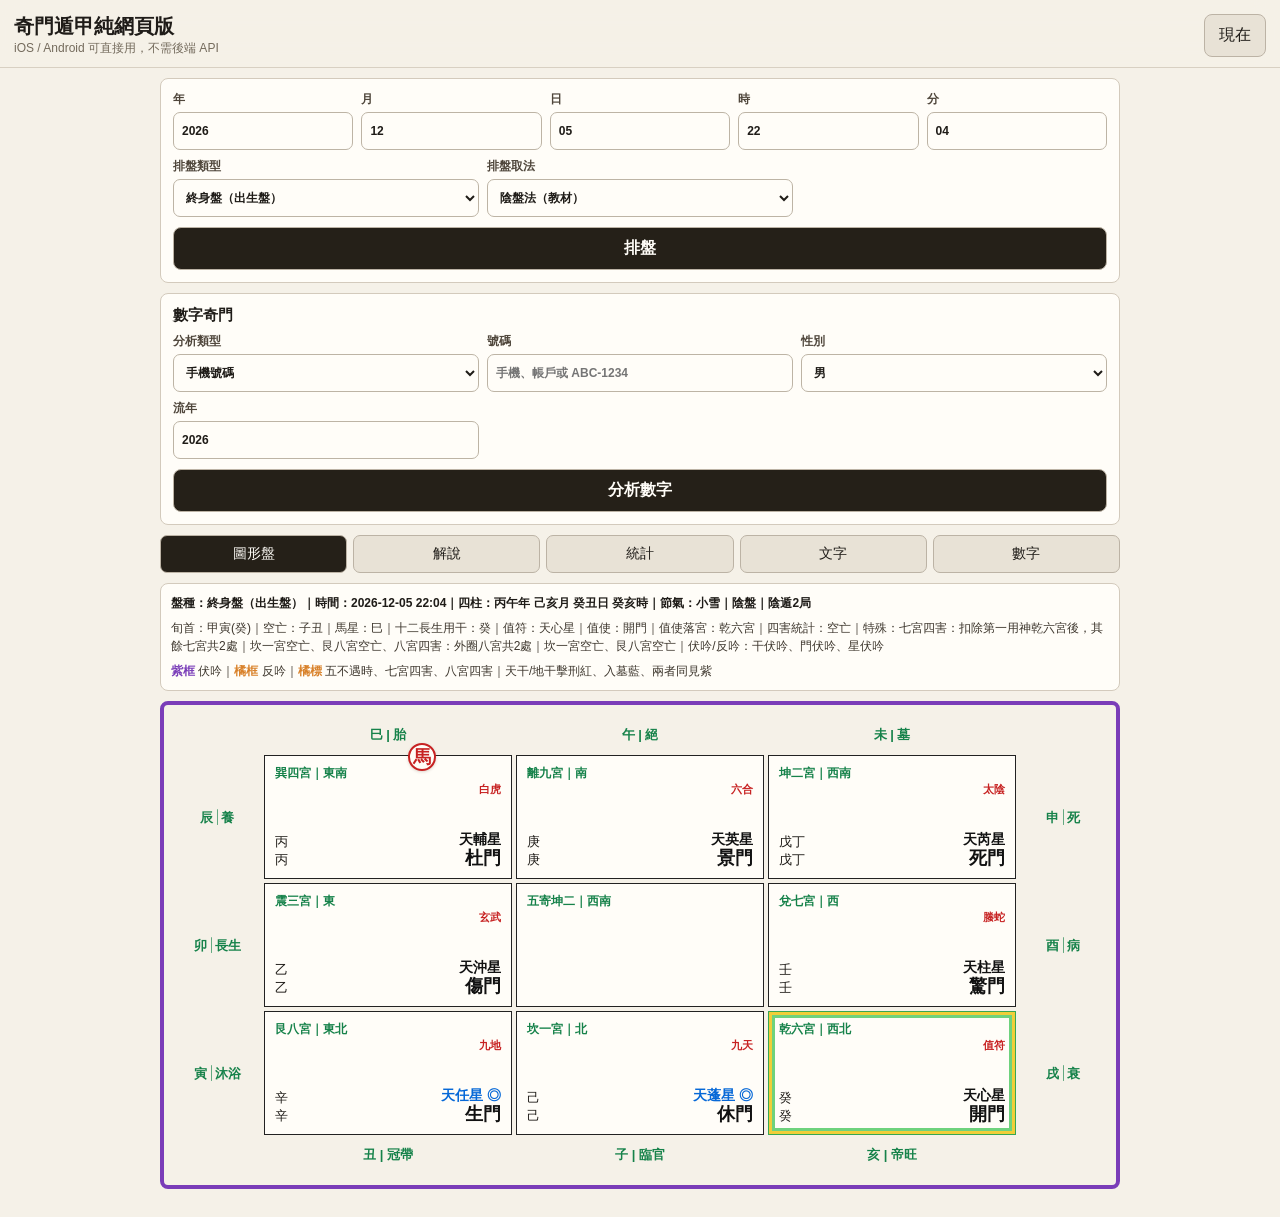
==== index.html @ 29a01a59 "Add Qimen five-not-meet and harm density markers" ====
<!doctype html>
<html lang="zh-Hant">
<head>
  <meta charset="utf-8">
  <meta name="viewport" content="width=device-width, initial-scale=1, viewport-fit=cover">
  <meta name="theme-color" content="#f5f1e8">
  <meta name="apple-mobile-web-app-capable" content="yes">
  <meta name="apple-mobile-web-app-title" content="奇門靜態版">
  <meta name="apple-mobile-web-app-status-bar-style" content="default">
  <title>奇門遁甲純網頁版</title>
  <link rel="manifest" href="./manifest.webmanifest">
  <link rel="icon" href="./icon.svg" type="image/svg+xml">
  <link rel="apple-touch-icon" href="./icon.svg">
  <link rel="stylesheet" href="./styles.css?v=16">
</head>
<body>
  <header class="app-header">
    <div>
      <h1>奇門遁甲純網頁版</h1>
      <p>iOS / Android 可直接用，不需後端 API</p>
    </div>
    <button id="nowBtn" type="button">現在</button>
  </header>

  <main>
    <section class="panel controls">
      <div class="form-grid">
        <label>年<input id="year" inputmode="numeric"></label>
        <label>月<input id="month" inputmode="numeric"></label>
        <label>日<input id="day" inputmode="numeric"></label>
        <label>時<input id="hour" inputmode="numeric"></label>
        <label>分<input id="minute" inputmode="numeric"></label>
      </div>
      <div class="form-stack">
        <label>排盤類型
          <select id="chartType">
            <option>終身盤（出生盤）</option>
            <option>時盤（預測盤）</option>
            <option>刻盤</option>
          </select>
        </label>
        <label>排盤取法
          <select id="yuanMethod">
            <option value="yinpan">陰盤法（教材）</option>
            <option value="branch">日支三元</option>
            <option value="fixed5">節氣五日</option>
          </select>
        </label>
      </div>
      <div id="queryConditions" class="segmented-row">
        <label>人在
          <select id="presence">
            <option>人在現場</option>
            <option>人不在現場</option>
          </select>
        </label>
        <label>問事者
          <select id="askerGender">
            <option>男問</option>
            <option>女問</option>
          </select>
        </label>
        <label>預測師
          <select id="divinerGender">
            <option>男預測師</option>
            <option>女預測師</option>
          </select>
        </label>
      </div>
      <button id="chartBtn" class="primary" type="button">排盤</button>
    </section>

    <section class="panel controls plate-controls">
      <div class="section-title">數字奇門</div>
      <div class="form-stack plate-stack">
        <label>分析類型
          <select id="numberKind">
            <option>手機號碼</option>
            <option>銀行帳戶</option>
            <option>車牌</option>
          </select>
        </label>
        <label>號碼
          <input id="numberInput" autocomplete="off" autocapitalize="characters" placeholder="手機、帳戶或 ABC-1234">
        </label>
        <label>性別
          <select id="numberGender">
            <option>男</option>
            <option>女</option>
          </select>
        </label>
        <label>流年
          <input id="numberYear" inputmode="numeric">
        </label>
      </div>
      <button id="numberBtn" class="primary" type="button">分析數字</button>
    </section>

    <nav class="tabs" aria-label="結果切換">
      <button class="tab active" data-tab="chart">圖形盤</button>
      <button class="tab" data-tab="explain">解說</button>
      <button class="tab" data-tab="issues">統計</button>
      <button class="tab" data-tab="text">文字</button>
      <button class="tab" data-tab="number">數字</button>
    </nav>

    <section id="chart" class="tab-panel active">
      <div class="meta-card">
        <strong id="headerText">尚未排盤</strong>
        <span id="summaryText"></span>
        <span class="legend-line"><b class="legend-fuyin">紫框</b> 伏吟｜<b class="legend-reverse">橘框</b> 反吟｜<b class="legend-reverse">橘標</b> 五不遇時、七宮四害、八宮四害｜天干/地干擊刑紅、入墓藍、兩者同見紫</span>
      </div>
      <div class="chart-scroll">
        <div id="qimenGrid" class="qimen-grid"></div>
      </div>
    </section>

    <section id="explain" class="tab-panel">
      <pre id="explainText" class="text-card"></pre>
    </section>

    <section id="issues" class="tab-panel">
      <pre id="issueText" class="text-card"></pre>
    </section>

    <section id="text" class="tab-panel">
      <pre id="textChart" class="text-card"></pre>
    </section>

    <section id="number" class="tab-panel">
      <div id="numberCards" class="number-cards"></div>
      <pre id="numberText" class="text-card"></pre>
    </section>
  </main>

  <script src="./lunar.js?v=16"></script>
  <script src="./qimen_static_core.js?v=16"></script>
  <script src="./number_core.js?v=16"></script>
  <script src="./qimen_static_app.js?v=16"></script>
</body>
</html>
---- styles.css ----
:root {
  color-scheme: light;
  --bg: #f5f1e8;
  --paper: #fffdf8;
  --ink: #1f1c18;
  --muted: #746b5c;
  --line: #222;
  --green: #16824a;
  --red: #c72222;
  --blue: #0668d7;
  --purple: #7a3db8;
  --orange: #d9822b;
  --yellow: #ffe070;
  --soft-green: #b9edb0;
}

* { box-sizing: border-box; }

html {
  -webkit-text-size-adjust: 100%;
  text-size-adjust: 100%;
}

body {
  margin: 0;
  background: var(--bg);
  color: var(--ink);
  font-family: -apple-system, BlinkMacSystemFont, "Microsoft JhengHei UI", "PingFang TC", "Noto Sans TC", sans-serif;
}

.app-header {
  position: sticky;
  top: 0;
  z-index: 20;
  display: flex;
  align-items: center;
  justify-content: space-between;
  gap: 12px;
  padding: 14px 14px 10px;
  background: rgba(245, 241, 232, 0.96);
  border-bottom: 1px solid #d8d0c2;
  backdrop-filter: blur(12px);
}

h1 {
  margin: 0;
  font-size: 20px;
  line-height: 1.2;
}

p {
  margin: 2px 0 0;
  color: var(--muted);
  font-size: 12px;
}

main {
  width: min(100%, 980px);
  margin: 0 auto;
  padding: 10px 10px 28px;
}

button, input, select {
  font: inherit;
}

button {
  border: 1px solid #bcb3a5;
  background: #e8e2d6;
  color: var(--ink);
  border-radius: 8px;
  padding: 10px 14px;
}

.primary {
  width: 100%;
  margin-top: 10px;
  background: #252018;
  color: #fffdf8;
  font-weight: 700;
}

.panel, .meta-card, .text-card {
  background: var(--paper);
  border: 1px solid #d3cabc;
  border-radius: 8px;
}

.controls {
  padding: 12px;
}

.plate-controls {
  margin-top: 10px;
}

.section-title {
  margin-bottom: 8px;
  font-size: 15px;
  font-weight: 900;
}

.form-grid {
  display: grid;
  grid-template-columns: repeat(5, 1fr);
  gap: 8px;
}

.form-grid.compact {
  grid-template-columns: 1fr 1fr;
  margin-top: 8px;
}

.form-stack {
  display: grid;
  gap: 8px;
  margin-top: 8px;
}

.segmented-row {
  display: grid;
  grid-template-columns: repeat(3, 1fr);
  gap: 8px;
  margin-top: 8px;
}

.plate-stack {
  margin-top: 0;
}

label {
  display: grid;
  gap: 4px;
  color: #4f463b;
  font-size: 12px;
  font-weight: 700;
}

input, select {
  width: 100%;
  min-height: 38px;
  border: 1px solid #bdb4a5;
  border-radius: 7px;
  background: #fffdf8;
  padding: 6px 8px;
  color: var(--ink);
}

.tabs {
  position: sticky;
  top: 61px;
  z-index: 19;
  display: grid;
  grid-template-columns: repeat(5, 1fr);
  gap: 6px;
  padding: 10px 0;
  background: var(--bg);
}

.tab {
  padding: 9px 4px;
  border-radius: 7px;
  font-size: 14px;
}

.tab.active {
  background: #252018;
  color: #fffdf8;
}

.tab-panel {
  display: none;
}

.tab-panel.active {
  display: block;
}

.meta-card {
  display: grid;
  gap: 6px;
  padding: 10px;
  font-size: 12px;
  line-height: 1.55;
}

.meta-card span {
  color: #3d362d;
}

.legend-line {
  font-size: 12px;
}

.legend-fuyin {
  color: var(--purple);
}

.legend-reverse {
  color: var(--orange);
}

.chart-scroll {
  overflow-x: auto;
  -webkit-overflow-scrolling: touch;
  padding: 14px 10px;
  margin-top: 10px;
  border: 4px solid transparent;
  border-radius: 8px;
}

.chart-scroll.chart-resonance-fuyin {
  border-color: var(--purple);
}

.chart-scroll.chart-resonance-reverse {
  border-color: var(--orange);
}

.qimen-grid {
  display: grid;
  position: relative;
  grid-template-columns: 50px repeat(3, 132px) 50px;
  grid-template-rows: 34px repeat(3, 136px) 34px;
  gap: 4px;
  width: max-content;
  min-width: 0;
}

.chart-resonance-badge {
  align-self: start;
  justify-self: center;
  z-index: 4;
  transform: translateY(-2px);
  background: var(--paper);
  color: var(--purple);
  border: 1px solid currentColor;
  border-radius: 6px;
  padding: 2px 8px;
  font-size: 12px;
  font-weight: 900;
  pointer-events: none;
}

.chart-resonance-reverse .chart-resonance-badge {
  color: var(--orange);
}

.outer-label {
  display: flex;
  align-items: center;
  justify-content: center;
  color: var(--green);
  font-size: 13px;
  font-weight: 800;
  text-align: center;
  white-space: nowrap;
  line-height: 1.15;
  overflow: visible;
}

.outer-left,
.outer-right {
  flex-direction: column;
  gap: 3px;
  white-space: normal;
  justify-self: center;
  align-self: center;
  width: 44px;
  min-height: 52px;
  padding: 2px 0;
}

.outer-branch,
.outer-stage {
  display: block;
  width: 100%;
  text-align: center;
  line-height: 1.05;
}

.outer-separator {
  display: block;
  width: 24px;
  height: 2px;
  border-radius: 999px;
  background: currentColor;
  opacity: 0.65;
}

.outer-top,
.outer-bottom {
  min-width: 0;
}

.horse-badge {
  z-index: 5;
  align-self: center;
  justify-self: center;
  display: flex;
  width: 28px;
  height: 28px;
  align-items: center;
  justify-content: center;
  border: 2px solid var(--red);
  border-radius: 999px;
  background: #fffdf8;
  color: var(--red);
  font-size: 18px;
  font-weight: 900;
  line-height: 1;
  pointer-events: none;
  box-shadow: 0 1px 3px rgba(70, 40, 20, 0.18);
}

.horse-top {
  transform: translate(34px, 22px);
}

.horse-right {
  transform: translate(14px, -34px);
}

.horse-bottom {
  transform: translate(-34px, -22px);
}

.horse-left {
  transform: translate(-14px, 34px);
}

.palace {
  position: relative;
  overflow: hidden;
  min-width: 0;
  background: var(--paper);
  border: 1px solid var(--line);
  padding: 8px;
  display: grid;
  grid-template-areas:
    "title title"
    "god god"
    "stems signs";
  grid-template-columns: minmax(0, 1fr) minmax(54px, auto);
  grid-template-rows: auto auto 1fr;
  gap: 2px 4px;
}

.palace.marker-first {
  border-color: #d4b000;
  box-shadow: inset 0 0 0 3px #f0ce39;
}

.palace.marker-second {
  border-color: #36a752;
  box-shadow: inset 0 0 0 3px #6ed27d;
}

.palace.marker-first.marker-second {
  border-color: #36a752;
  box-shadow: inset 0 0 0 3px #f0ce39, inset 0 0 0 6px #6ed27d;
}


.palace-title {
  grid-area: title;
  color: var(--green);
  font-size: 12px;
  font-weight: 800;
  line-height: 1.25;
  min-width: 0;
  overflow-wrap: anywhere;
}

.special-flag {
  display: inline-block;
  margin-left: 4px;
  padding: 1px 4px;
  border-radius: 4px;
  background: #fff0d5;
  color: var(--orange);
  font-size: 10px;
  font-weight: 900;
  line-height: 1.2;
}

.god {
  grid-area: god;
  color: var(--red);
  font-size: 11px;
  font-weight: 800;
  line-height: 1.25;
  min-width: 0;
  text-align: right;
  overflow-wrap: anywhere;
}

.stems {
  grid-area: stems;
  display: grid;
  align-self: end;
  gap: 2px;
  font-size: 13px;
  line-height: 1.25;
  min-width: 0;
  overflow-wrap: anywhere;
}

.right-signs {
  grid-area: signs;
  align-self: end;
  min-width: 0;
  text-align: right;
  overflow-wrap: anywhere;
}

.star {
  color: #111;
  font-size: 13px;
  font-weight: 800;
  line-height: 1.2;
}

.door {
  color: #111;
  font-size: 17px;
  font-weight: 900;
  line-height: 1.15;
}

.marker {
  grid-area: marker;
  align-self: center;
  justify-self: center;
  max-width: 100%;
  padding: 3px 6px;
  background: var(--yellow);
  color: #19150f;
  font-size: 11px;
  font-weight: 800;
  line-height: 1.15;
  text-align: center;
  white-space: normal;
}

.marker.second {
  background: var(--soft-green);
}

.issue-strike { color: var(--red); font-weight: 800; }
.issue-tomb { color: var(--blue); font-weight: 800; }
.issue-both { color: var(--purple); font-weight: 800; }
.issue-empty { color: var(--blue); font-weight: 800; }

.text-card {
  width: 100%;
  min-height: 280px;
  margin: 0;
  padding: 12px;
  overflow: auto;
  white-space: pre-wrap;
  word-break: break-word;
  font-size: 14px;
  line-height: 1.65;
}

.number-cards {
  display: grid;
  gap: 10px;
  margin-bottom: 10px;
}

.number-card {
  background: var(--paper);
  border: 1px solid #241f18;
  border-radius: 8px;
  padding: 12px;
}

.number-card strong {
  display: block;
  color: var(--green);
  margin-bottom: 8px;
}

.number-card .row {
  display: flex;
  justify-content: space-between;
  gap: 10px;
  padding: 3px 0;
  border-bottom: 1px dashed #ddd2c1;
  font-size: 14px;
}

.number-card .row:last-child {
  border-bottom: 0;
}

@media (min-width: 760px) {
  .form-stack {
    grid-template-columns: repeat(3, 1fr);
  }

  .number-cards {
    grid-template-columns: repeat(2, 1fr);
  }

  .qimen-grid {
    grid-template-columns: 86px repeat(3, minmax(180px, 1fr)) 86px;
    grid-template-rows: 32px repeat(3, 124px) 32px;
    width: auto;
  }

  .outer-left,
  .outer-right {
    flex-direction: row;
    white-space: nowrap;
    width: auto;
    min-height: 0;
    transform: none;
  }

  .outer-separator {
    width: 2px;
    height: 16px;
  }

  .palace {
    padding: 10px;
    grid-template-columns: minmax(0, 1fr) minmax(72px, auto);
  }

  .star {
    font-size: 14px;
  }

  .door {
    font-size: 18px;
  }

  .marker {
    font-size: 12px;
    white-space: nowrap;
  }
}
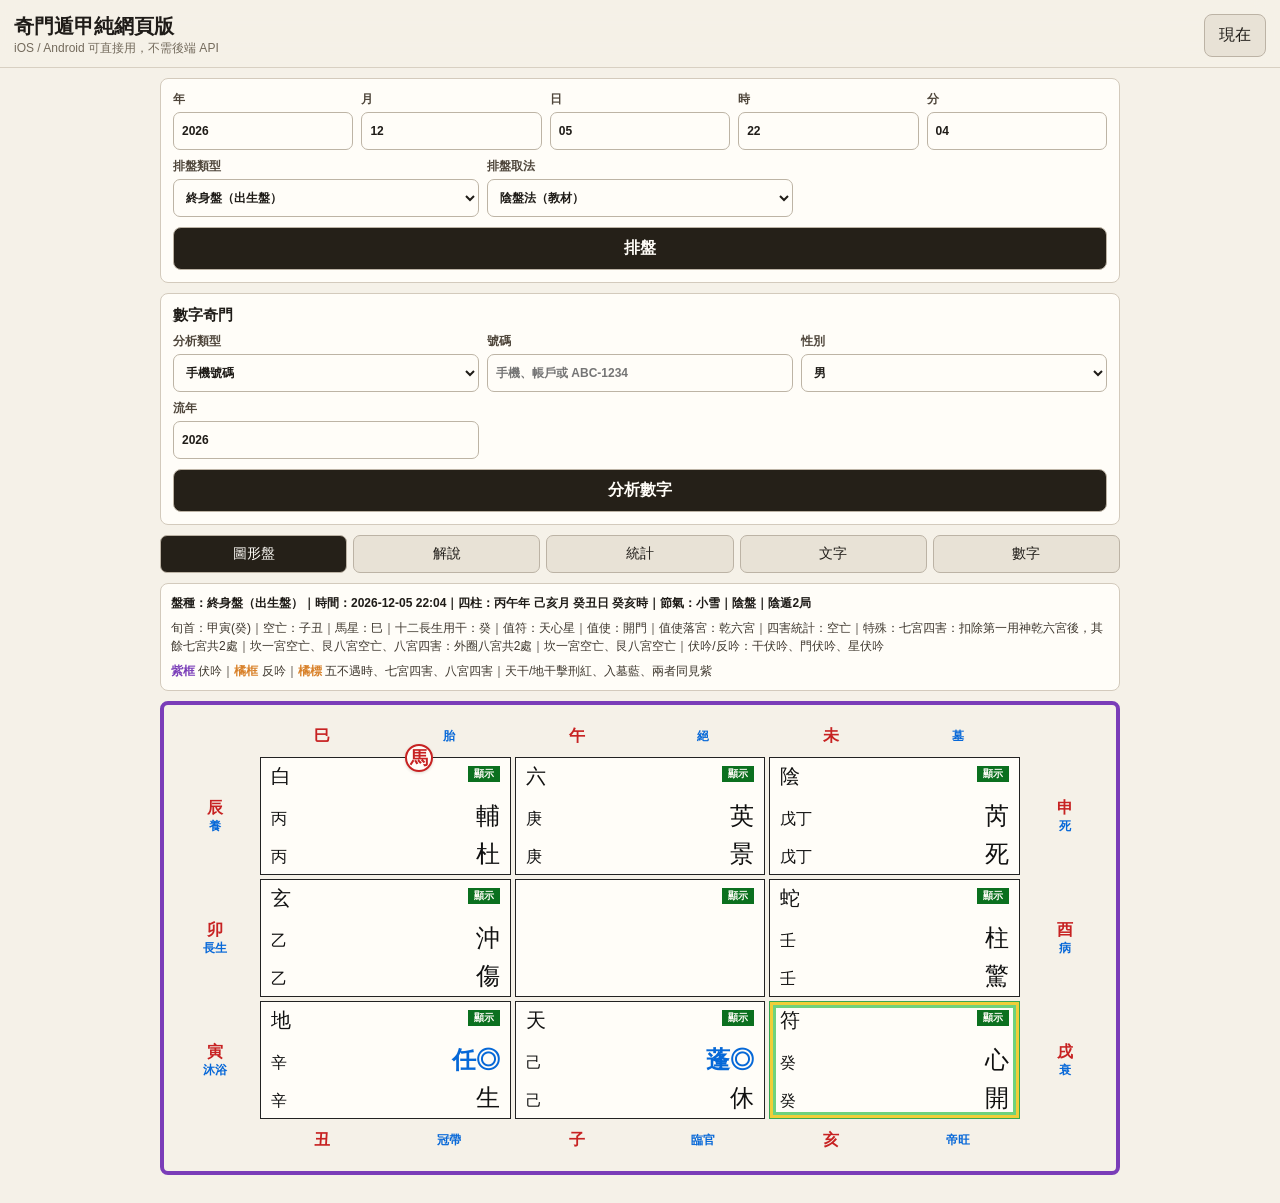
==== commit 71b2552b: "Match chart layout to teaching reference" ====
--- a/index.html
+++ b/index.html
@@ -11,7 +11,7 @@
   <link rel="manifest" href="./manifest.webmanifest">
   <link rel="icon" href="./icon.svg" type="image/svg+xml">
   <link rel="apple-touch-icon" href="./icon.svg">
-  <link rel="stylesheet" href="./styles.css?v=16">
+  <link rel="stylesheet" href="./styles.css?v=17">
 </head>
 <body>
   <header class="app-header">
@@ -133,9 +133,9 @@
     </section>
   </main>
 
-  <script src="./lunar.js?v=16"></script>
-  <script src="./qimen_static_core.js?v=16"></script>
-  <script src="./number_core.js?v=16"></script>
-  <script src="./qimen_static_app.js?v=16"></script>
+  <script src="./lunar.js?v=17"></script>
+  <script src="./qimen_static_core.js?v=17"></script>
+  <script src="./number_core.js?v=17"></script>
+  <script src="./qimen_static_app.js?v=17"></script>
 </body>
 </html>
--- a/styles.css
+++ b/styles.css
@@ -220,10 +220,10 @@
 .qimen-grid {
   display: grid;
   position: relative;
-  grid-template-columns: 50px repeat(3, 132px) 50px;
-  grid-template-rows: 34px repeat(3, 136px) 34px;
+  grid-template-columns: 42px repeat(3, minmax(0, 1fr)) 42px;
+  grid-template-rows: 32px repeat(3, 104px) 32px;
   gap: 4px;
-  width: max-content;
+  width: 100%;
   min-width: 0;
 }
 
@@ -257,17 +257,18 @@
   white-space: nowrap;
   line-height: 1.15;
   overflow: visible;
+  gap: 3px;
 }
 
 .outer-left,
 .outer-right {
   flex-direction: column;
-  gap: 3px;
+  gap: 4px;
   white-space: normal;
   justify-self: center;
   align-self: center;
-  width: 44px;
-  min-height: 52px;
+  width: 38px;
+  min-height: 58px;
   padding: 2px 0;
 }
 
@@ -277,6 +278,18 @@
   width: 100%;
   text-align: center;
   line-height: 1.05;
+}
+
+.outer-branch {
+  color: var(--red);
+  font-size: 16px;
+  font-weight: 900;
+}
+
+.outer-stage {
+  color: #0768d8;
+  font-size: 12px;
+  font-weight: 900;
 }
 
 .outer-separator {
@@ -335,15 +348,15 @@
   min-width: 0;
   background: var(--paper);
   border: 1px solid var(--line);
-  padding: 8px;
+  padding: 6px 7px;
   display: grid;
   grid-template-areas:
-    "title title"
-    "god god"
-    "stems signs";
-  grid-template-columns: minmax(0, 1fr) minmax(54px, auto);
-  grid-template-rows: auto auto 1fr;
-  gap: 2px 4px;
+    "god badge badge"
+    "heaven spacer star"
+    "earth special door";
+  grid-template-columns: 30px minmax(0, 1fr) 38px;
+  grid-template-rows: 24px 1fr 1fr;
+  gap: 0 4px;
 }
 
 .palace.marker-first {
@@ -361,16 +374,6 @@
   box-shadow: inset 0 0 0 3px #f0ce39, inset 0 0 0 6px #6ed27d;
 }
 
-
-.palace-title {
-  grid-area: title;
-  color: var(--green);
-  font-size: 12px;
-  font-weight: 800;
-  line-height: 1.25;
-  min-width: 0;
-  overflow-wrap: anywhere;
-}
 
 .special-flag {
   display: inline-block;
@@ -386,46 +389,70 @@
 
 .god {
   grid-area: god;
-  color: var(--red);
-  font-size: 11px;
+  color: #111;
+  font-size: 20px;
+  font-weight: 500;
+  line-height: 1;
+  min-width: 0;
+  text-align: left;
+  overflow-wrap: anywhere;
+}
+
+.palace-show {
+  grid-area: badge;
+  justify-self: end;
+  align-self: start;
+  padding: 2px 6px;
+  background: #0b701f;
+  color: #fffdf8;
+  font-size: 10px;
   font-weight: 800;
-  line-height: 1.25;
-  min-width: 0;
-  text-align: right;
-  overflow-wrap: anywhere;
-}
-
-.stems {
-  grid-area: stems;
-  display: grid;
+  line-height: 1.2;
+}
+
+.stem-line {
   align-self: end;
-  gap: 2px;
-  font-size: 13px;
-  line-height: 1.25;
+  color: #111;
+  font-size: 16px;
+  font-weight: 500;
+  line-height: 1.15;
   min-width: 0;
   overflow-wrap: anywhere;
 }
 
-.right-signs {
-  grid-area: signs;
+.heaven-stem {
+  grid-area: heaven;
+}
+
+.earth-stem {
+  grid-area: earth;
+}
+
+.palace-specials {
+  grid-area: special;
   align-self: end;
+  justify-self: start;
   min-width: 0;
-  text-align: right;
-  overflow-wrap: anywhere;
 }
 
 .star {
+  grid-area: star;
   color: #111;
-  font-size: 13px;
-  font-weight: 800;
-  line-height: 1.2;
+  align-self: end;
+  justify-self: end;
+  font-size: 21px;
+  font-weight: 500;
+  line-height: 1.05;
 }
 
 .door {
+  grid-area: door;
   color: #111;
-  font-size: 17px;
-  font-weight: 900;
-  line-height: 1.15;
+  align-self: end;
+  justify-self: end;
+  font-size: 21px;
+  font-weight: 500;
+  line-height: 1.05;
 }
 
 .marker {
@@ -506,17 +533,17 @@
   }
 
   .qimen-grid {
-    grid-template-columns: 86px repeat(3, minmax(180px, 1fr)) 86px;
-    grid-template-rows: 32px repeat(3, 124px) 32px;
+    grid-template-columns: 82px repeat(3, minmax(132px, 1fr)) 82px;
+    grid-template-rows: 34px repeat(3, 118px) 34px;
     width: auto;
   }
 
   .outer-left,
   .outer-right {
-    flex-direction: row;
-    white-space: nowrap;
-    width: auto;
-    min-height: 0;
+    flex-direction: column;
+    white-space: normal;
+    width: 64px;
+    min-height: 64px;
     transform: none;
   }
 
@@ -526,16 +553,16 @@
   }
 
   .palace {
-    padding: 10px;
-    grid-template-columns: minmax(0, 1fr) minmax(72px, auto);
+    padding: 8px 10px;
+    grid-template-columns: 44px minmax(0, 1fr) 54px;
   }
 
   .star {
-    font-size: 14px;
+    font-size: 24px;
   }
 
   .door {
-    font-size: 18px;
+    font-size: 24px;
   }
 
   .marker {
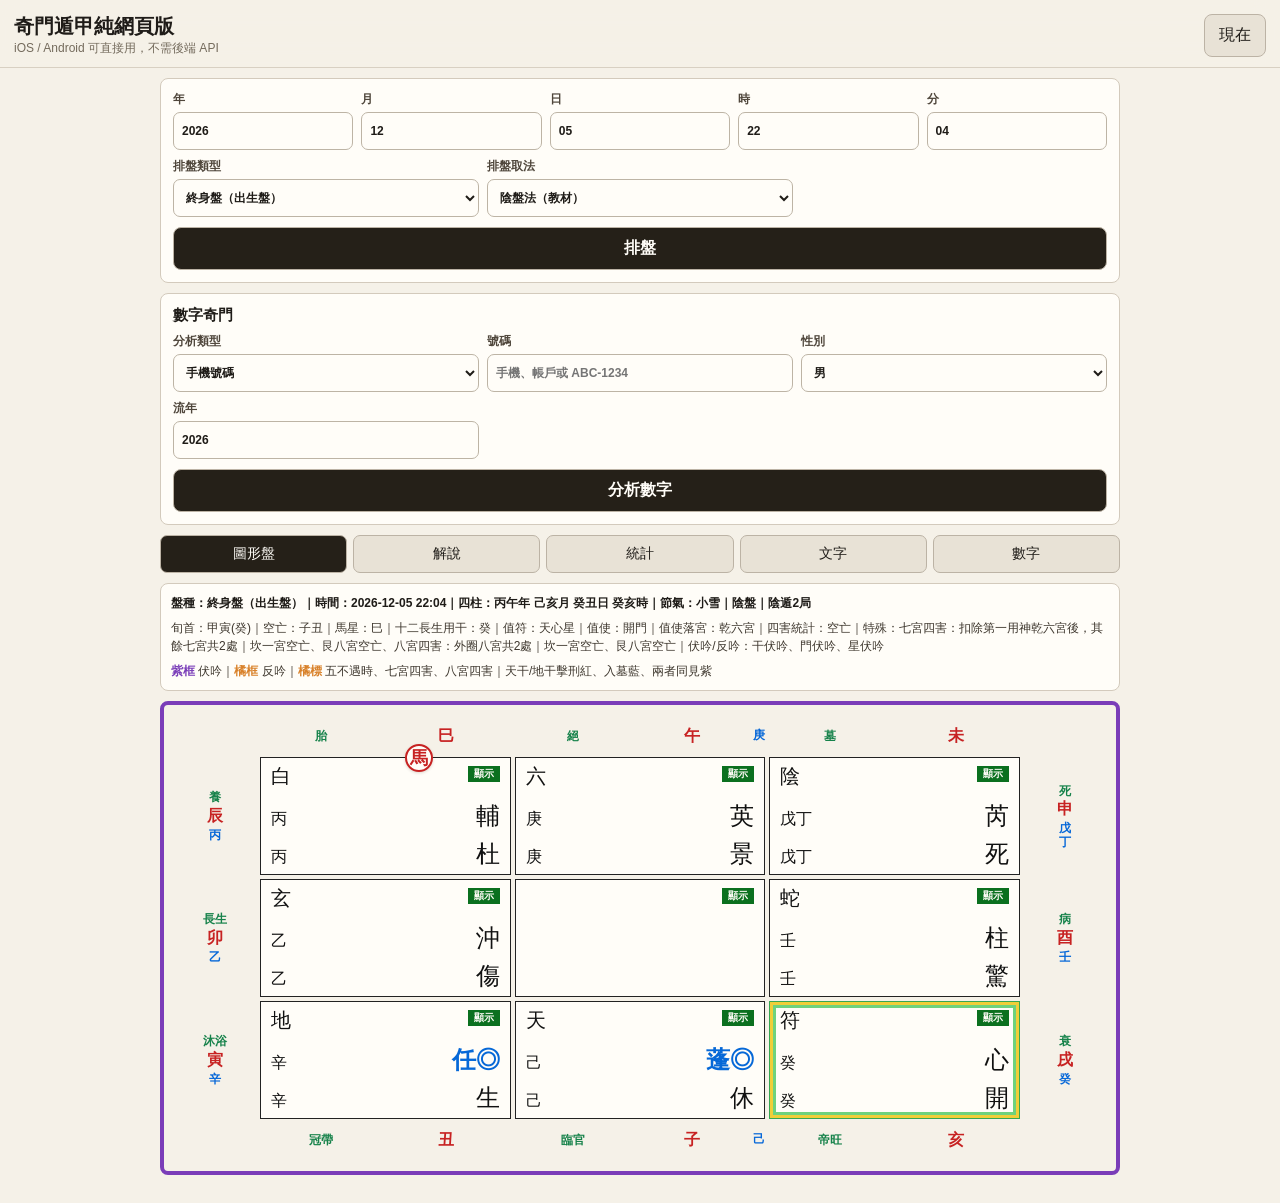
==== commit cb38810d: "Render textbook outer time stems" ====
--- a/index.html
+++ b/index.html
@@ -11,7 +11,7 @@
   <link rel="manifest" href="./manifest.webmanifest">
   <link rel="icon" href="./icon.svg" type="image/svg+xml">
   <link rel="apple-touch-icon" href="./icon.svg">
-  <link rel="stylesheet" href="./styles.css?v=17">
+  <link rel="stylesheet" href="./styles.css?v=18">
 </head>
 <body>
   <header class="app-header">
@@ -133,9 +133,9 @@
     </section>
   </main>
 
-  <script src="./lunar.js?v=17"></script>
-  <script src="./qimen_static_core.js?v=17"></script>
-  <script src="./number_core.js?v=17"></script>
-  <script src="./qimen_static_app.js?v=17"></script>
+  <script src="./lunar.js?v=18"></script>
+  <script src="./qimen_static_core.js?v=18"></script>
+  <script src="./number_core.js?v=18"></script>
+  <script src="./qimen_static_app.js?v=18"></script>
 </body>
 </html>
--- a/styles.css
+++ b/styles.css
@@ -287,9 +287,23 @@
 }
 
 .outer-stage {
+  color: var(--green);
+  font-size: 12px;
+  font-weight: 900;
+}
+
+.outer-stem {
   color: #0768d8;
   font-size: 12px;
   font-weight: 900;
+  display: inline-flex;
+  gap: 1px;
+}
+
+.outer-left .outer-stem,
+.outer-right .outer-stem {
+  flex-direction: column;
+  line-height: 1.05;
 }
 
 .outer-separator {
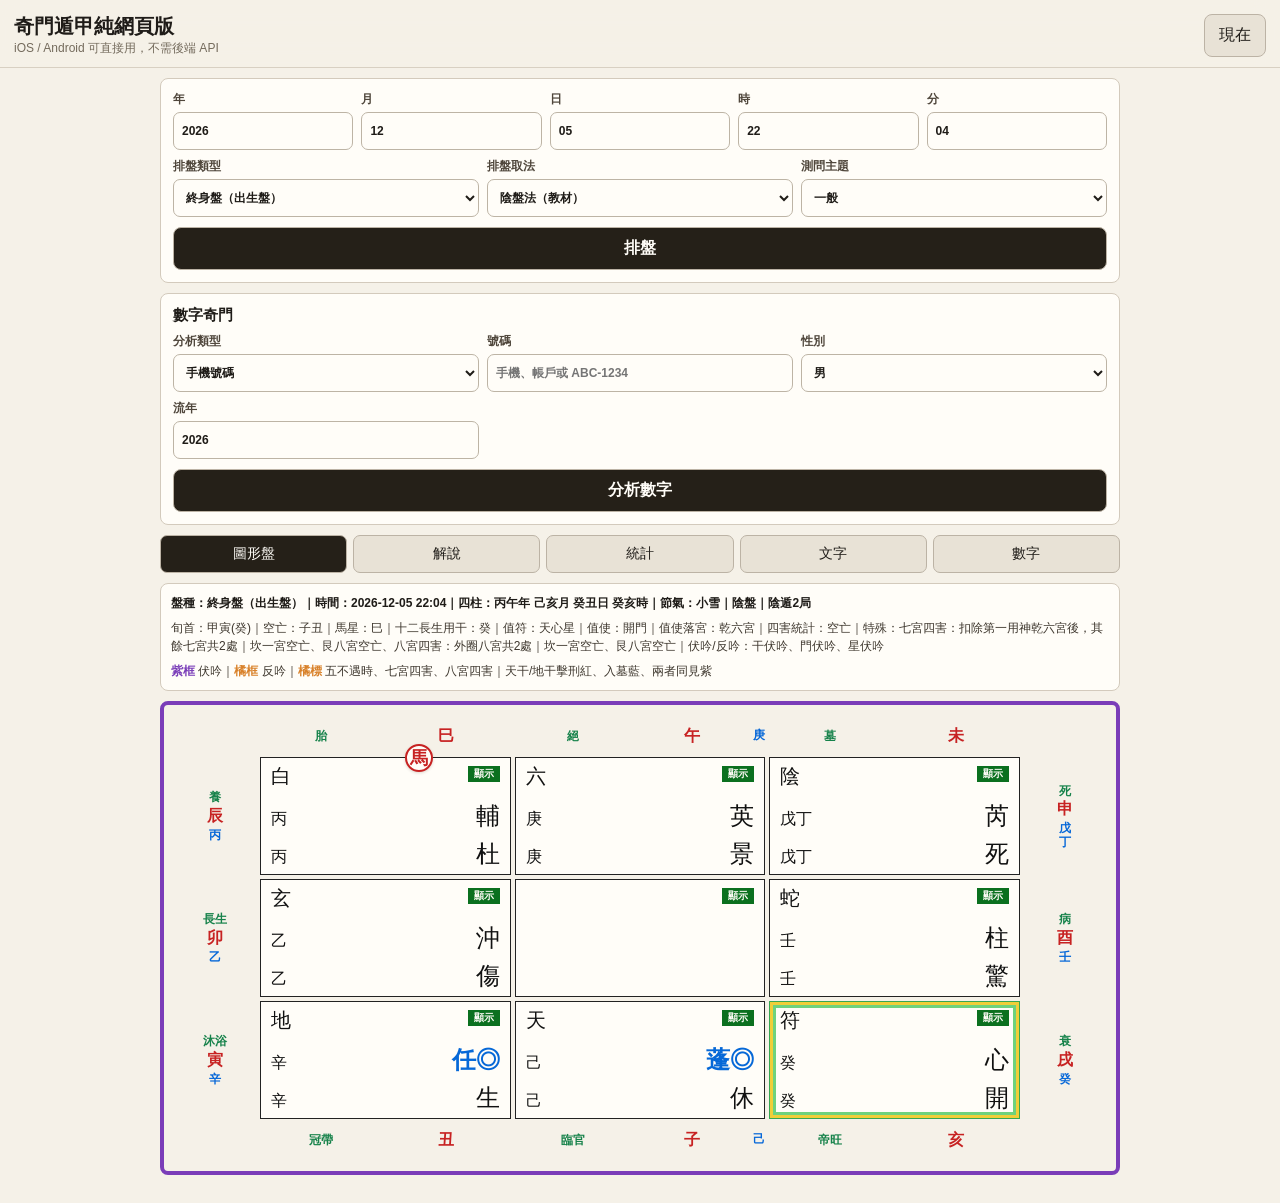
==== commit d1be974f: "Add case-style Qimen analysis" ====
--- a/index.html
+++ b/index.html
@@ -11,7 +11,7 @@
   <link rel="manifest" href="./manifest.webmanifest">
   <link rel="icon" href="./icon.svg" type="image/svg+xml">
   <link rel="apple-touch-icon" href="./icon.svg">
-  <link rel="stylesheet" href="./styles.css?v=18">
+  <link rel="stylesheet" href="./styles.css?v=19">
 </head>
 <body>
   <header class="app-header">
@@ -44,6 +44,19 @@
             <option value="yinpan">陰盤法（教材）</option>
             <option value="branch">日支三元</option>
             <option value="fixed5">節氣五日</option>
+          </select>
+        </label>
+        <label>測問主題
+          <select id="topic">
+            <option>一般</option>
+            <option>財運</option>
+            <option>投資</option>
+            <option>感情</option>
+            <option>事業</option>
+            <option>健康</option>
+            <option>失物</option>
+            <option>店面客源</option>
+            <option>合作人際</option>
           </select>
         </label>
       </div>
@@ -133,9 +146,9 @@
     </section>
   </main>
 
-  <script src="./lunar.js?v=18"></script>
-  <script src="./qimen_static_core.js?v=18"></script>
-  <script src="./number_core.js?v=18"></script>
-  <script src="./qimen_static_app.js?v=18"></script>
+  <script src="./lunar.js?v=19"></script>
+  <script src="./qimen_static_core.js?v=19"></script>
+  <script src="./number_core.js?v=19"></script>
+  <script src="./qimen_static_app.js?v=19"></script>
 </body>
 </html>
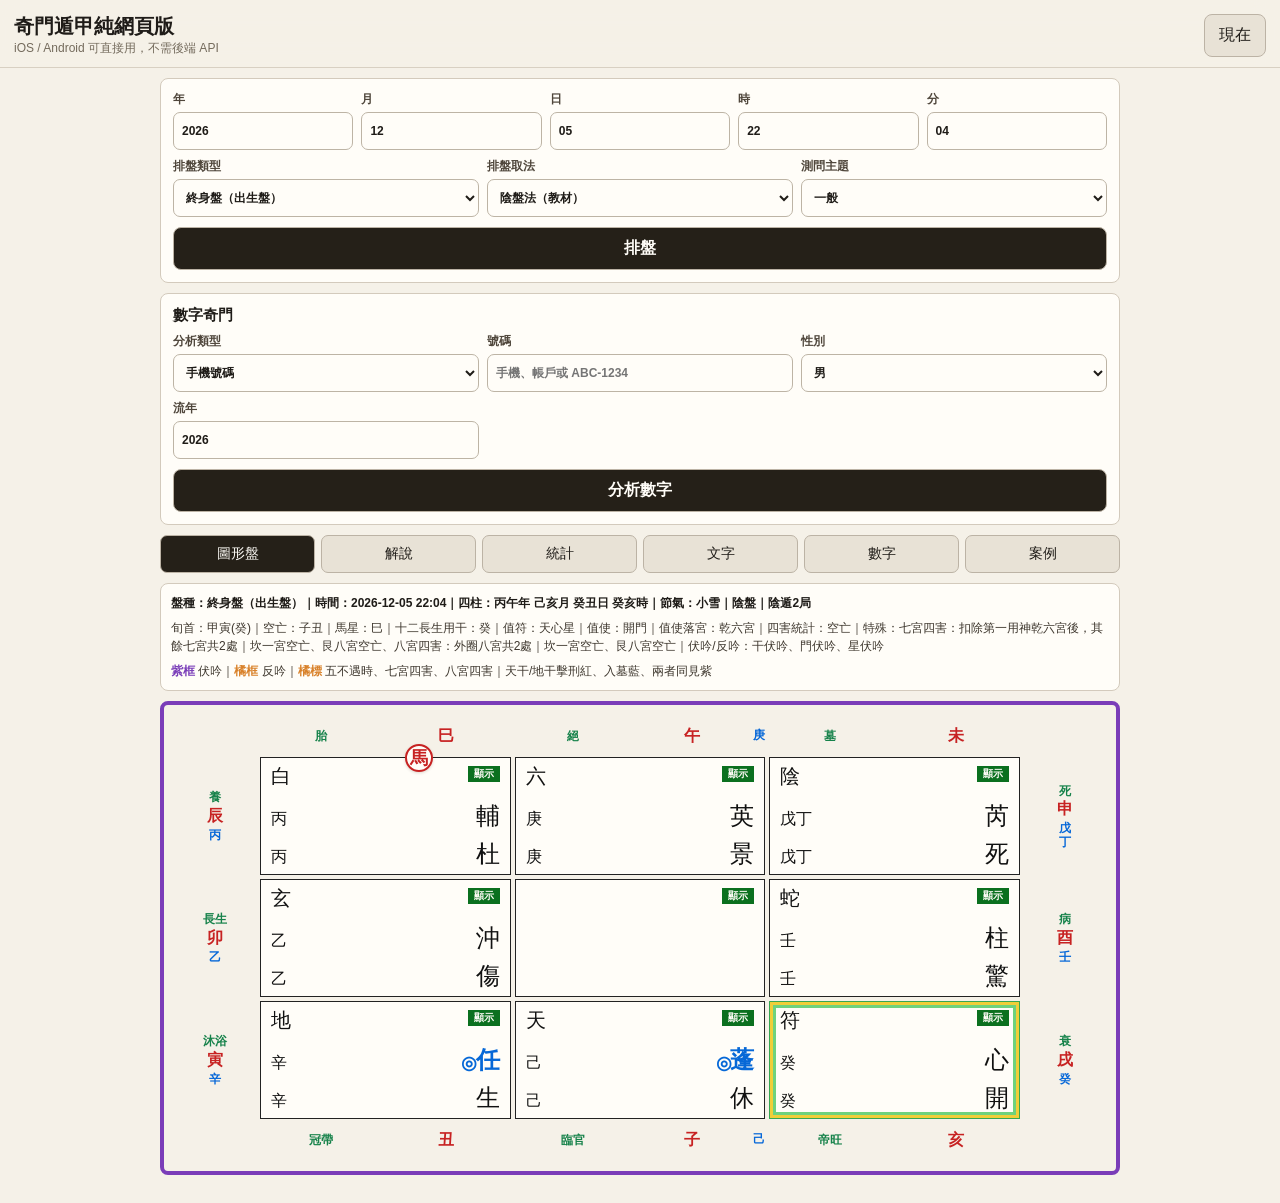
==== commit 22e5e82c: "新增：陰盤案例頁籤（17 個教材案例） - 新增「案例」頁籤：依類別篩選，顯示問題、教材盤面、判斷、結果、教材理由與補充解說 - 每個案例可「載入此盤」，以引擎重排同一時間的盤面對照 - 補充解說與教" ====
--- a/index.html
+++ b/index.html
@@ -11,7 +11,7 @@
   <link rel="manifest" href="./manifest.webmanifest">
   <link rel="icon" href="./icon.svg" type="image/svg+xml">
   <link rel="apple-touch-icon" href="./icon.svg">
-  <link rel="stylesheet" href="./styles.css?v=19">
+  <link rel="stylesheet" href="./styles.css?v=23">
 </head>
 <body>
   <header class="app-header">
@@ -115,6 +115,7 @@
       <button class="tab" data-tab="issues">統計</button>
       <button class="tab" data-tab="text">文字</button>
       <button class="tab" data-tab="number">數字</button>
+      <button class="tab" data-tab="cases">案例</button>
     </nav>
 
     <section id="chart" class="tab-panel active">
@@ -140,6 +141,21 @@
       <pre id="textChart" class="text-card"></pre>
     </section>
 
+    <section id="cases" class="tab-panel">
+      <div class="meta-card case-intro">
+        <h2>陰盤案例</h2>
+        <p>本頁以教材陰盤法整理：八宮排布不列中宮，五宮寄坤二宮；局數以年支數、農曆月、農曆日及時支數相加除九取餘，餘零作九。子起一、亥為十二，陰陽遁依節氣區分。</p>
+        <p>四害為空亡（旬內未配到的地支）、入墓（干氣入墓庫）、擊刑（六儀與宮支形成刑）、門迫（門五行剋宮）。五不遇時指時干剋日干且陰陽同性。伏吟為相應干、門或星回到本位，反吟為移至對宮；各層分別判定，勿混為整盤結論。</p>
+        <p>以下為匿名教材摘要。未交代的判讀不補作授課結論；「載入此盤」使用本站引擎，與教材的差異列於各案例。</p>
+      </div>
+      <div class="case-filter">
+        <label for="caseCategory">問題類別</label>
+        <select id="caseCategory"><option value="">全部</option></select>
+        <span id="caseCount" role="status"></span>
+      </div>
+      <div id="caseList" class="case-list"></div>
+    </section>
+
     <section id="number" class="tab-panel">
       <div id="numberCards" class="number-cards"></div>
       <pre id="numberText" class="text-card"></pre>
@@ -149,6 +165,7 @@
   <script src="./lunar.js?v=19"></script>
   <script src="./qimen_static_core.js?v=19"></script>
   <script src="./number_core.js?v=19"></script>
-  <script src="./qimen_static_app.js?v=19"></script>
+  <script src="./qimen_cases.js?v=23"></script>
+  <script src="./qimen_static_app.js?v=23"></script>
 </body>
 </html>
--- a/styles.css
+++ b/styles.css
@@ -151,11 +151,28 @@
   top: 61px;
   z-index: 19;
   display: grid;
-  grid-template-columns: repeat(5, 1fr);
+  grid-template-columns: repeat(6, 1fr);
   gap: 6px;
   padding: 10px 0;
   background: var(--bg);
 }
+
+.case-intro h2 { margin: 0 0 8px; font-size: 20px; }
+.case-intro p, .case-card p { color: var(--ink); font-size: 15px; line-height: 1.8; white-space: pre-wrap; overflow-wrap: anywhere; }
+.case-intro p + p { margin-top: 10px; }
+.case-filter { display: flex; align-items: center; flex-wrap: wrap; gap: 10px; margin: 14px 0; }
+.case-filter select { width: auto; max-width: 100%; }
+.case-list { display: grid; gap: 12px; }
+.case-card { min-width: 0; padding: 14px; background: var(--paper); border: 1px solid #d8d0c2; border-radius: 12px; }
+.case-card summary { cursor: pointer; line-height: 1.7; }
+.case-card summary strong { font-size: 18px; }
+.case-card summary span { display: block; }
+.case-card .case-meta { color: var(--muted); font-size: 13px; }
+.case-card h3 { margin: 18px 0 4px; font-size: 16px; }
+.case-supplement { margin-top: 18px; padding: 14px; border-left: 4px solid #806334; border-radius: 8px; background: #f4ead7; }
+.case-supplement-label { display: inline-block; margin-bottom: 8px; color: #61481f; font-size: 14px; }
+.case-supplement p { margin: 0; }
+#chart { scroll-margin-top: 130px; }
 
 .tab {
   padding: 9px 4px;
@@ -449,6 +466,17 @@
   min-width: 0;
 }
 
+.empty-marker {
+  grid-area: star;
+  align-self: end;
+  justify-self: end;
+  margin-right: 1.25em;
+  color: var(--blue);
+  font-size: 18px;
+  font-weight: 900;
+  line-height: 1;
+}
+
 .star {
   grid-area: star;
   color: #111;
@@ -537,6 +565,114 @@
   border-bottom: 0;
 }
 
+@media (max-width: 520px) {
+  main {
+    padding-left: 8px;
+    padding-right: 8px;
+  }
+
+  .meta-card {
+    font-size: 11px;
+    line-height: 1.5;
+  }
+
+  .legend-line {
+    font-size: 11px;
+  }
+
+  .chart-scroll {
+    padding: 12px 6px;
+  }
+
+  .qimen-grid {
+    grid-template-columns: 36px repeat(3, minmax(0, 1fr)) 36px;
+    grid-template-rows: 30px repeat(3, 104px) 30px;
+    gap: 3px;
+  }
+
+  .palace {
+    padding: 5px 5px;
+    grid-template-columns: 23px minmax(0, 1fr) 32px;
+    grid-template-rows: 22px 1fr 1fr;
+    gap: 0 2px;
+  }
+
+  .god {
+    font-size: 14px;
+    line-height: 1.05;
+  }
+
+  .palace-show {
+    padding: 1px 4px;
+    font-size: 9px;
+  }
+
+  .stem-line {
+    font-size: 11px;
+    line-height: 1.08;
+  }
+
+  .star,
+  .door {
+    font-size: 14px;
+    line-height: 1.02;
+  }
+
+  .empty-marker {
+    font-size: 14px;
+    margin-right: 1.15em;
+  }
+
+  .special-flag {
+    margin-left: 2px;
+    padding: 1px 3px;
+    font-size: 9px;
+  }
+
+  .outer-label {
+    font-size: 11px;
+    line-height: 1.05;
+  }
+
+  .outer-left,
+  .outer-right {
+    width: 32px;
+    min-height: 52px;
+    gap: 2px;
+  }
+
+  .outer-branch {
+    font-size: 14px;
+  }
+
+  .outer-stage,
+  .outer-stem {
+    font-size: 10px;
+  }
+
+  .horse-badge {
+    width: 21px;
+    height: 21px;
+    font-size: 13px;
+  }
+
+  .horse-top {
+    transform: translate(18px, 0);
+  }
+
+  .horse-right {
+    transform: translate(0, -18px);
+  }
+
+  .horse-bottom {
+    transform: translate(-18px, 0);
+  }
+
+  .horse-left {
+    transform: translate(0, 18px);
+  }
+}
+
 @media (min-width: 760px) {
   .form-stack {
     grid-template-columns: repeat(3, 1fr);
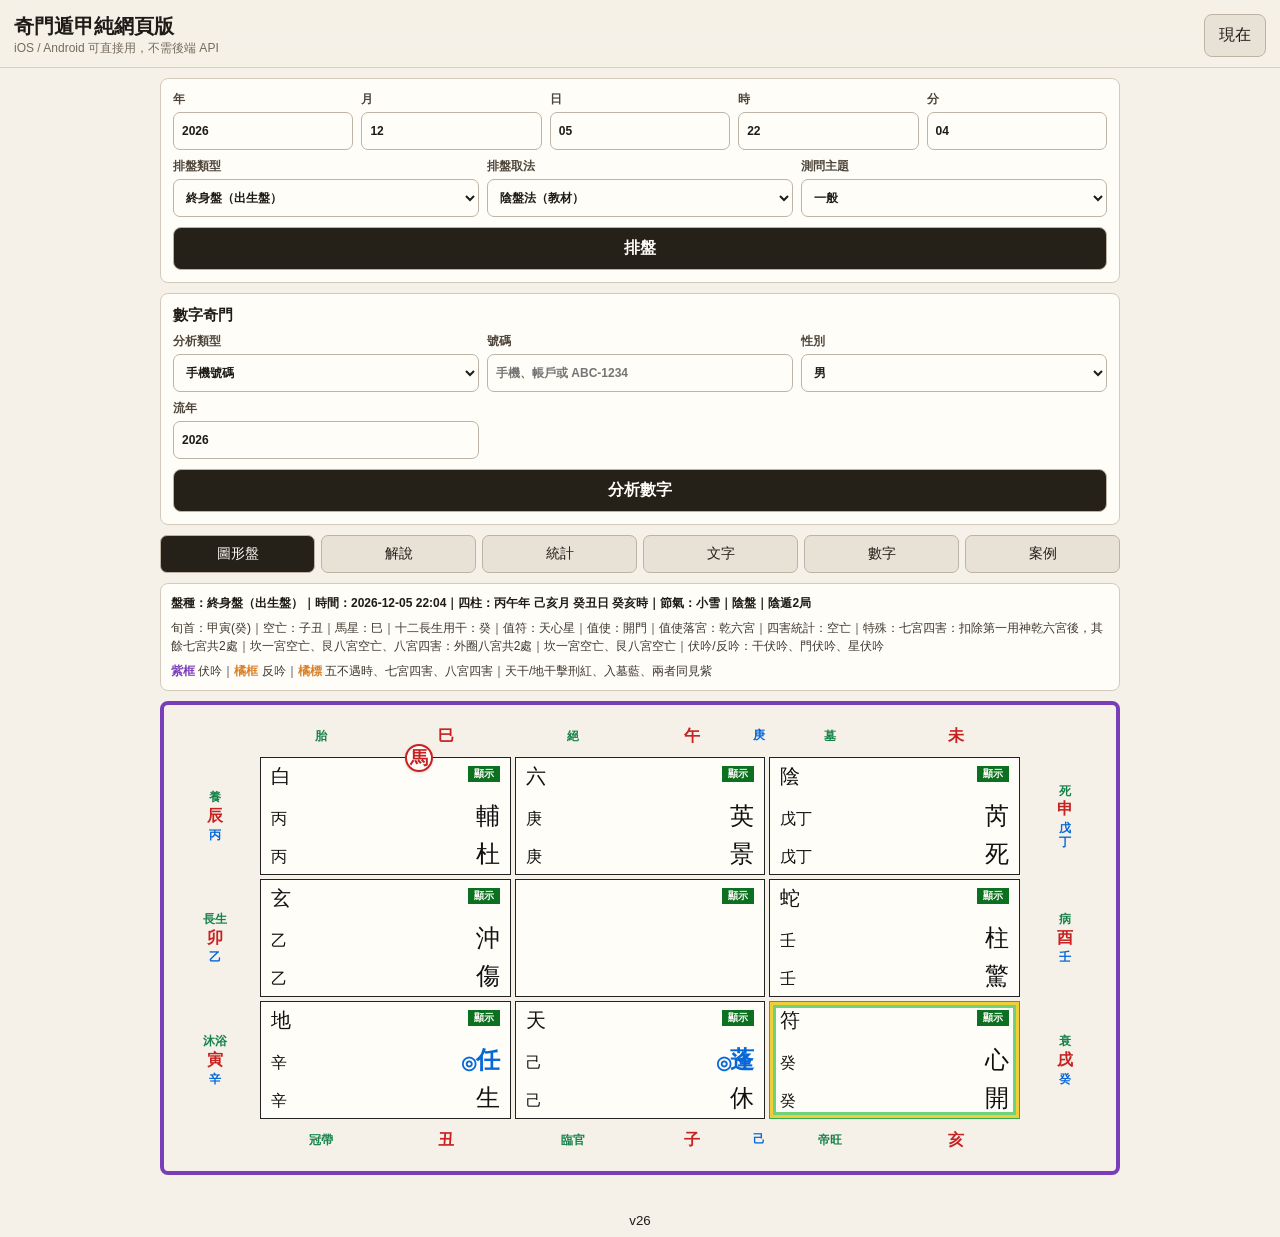
==== commit c2c09e2c: "修正：PWA 快取導致新版不生效 - sw.js 對 HTML／JS／CSS 改為網路優先，離線才用快取；預存改用 cache: reload - 所有入口頁資源版本號統一為 v26，與快取版本一致（" ====
--- a/index.html
+++ b/index.html
@@ -11,7 +11,7 @@
   <link rel="manifest" href="./manifest.webmanifest">
   <link rel="icon" href="./icon.svg" type="image/svg+xml">
   <link rel="apple-touch-icon" href="./icon.svg">
-  <link rel="stylesheet" href="./styles.css?v=23">
+  <link rel="stylesheet" href="./styles.css?v=26">
 </head>
 <body>
   <header class="app-header">
@@ -127,6 +127,14 @@
       <div class="chart-scroll">
         <div id="qimenGrid" class="qimen-grid"></div>
       </div>
+      <section id="palacePanel" class="palace-panel" role="region" aria-labelledby="palacePanelTitle" tabindex="-1" hidden>
+        <div class="palace-panel-heading">
+          <h2 id="palacePanelTitle"></h2>
+          <button id="palaceCloseBtn" type="button" aria-label="關閉單宮解析">關閉</button>
+        </div>
+        <pre id="palacePanelText"></pre>
+        <button id="palaceHostBtn" type="button" hidden>看坤二宮</button>
+      </section>
     </section>
 
     <section id="explain" class="tab-panel">
@@ -161,11 +169,12 @@
       <pre id="numberText" class="text-card"></pre>
     </section>
   </main>
+  <footer style="text-align: center; padding: 0.5rem"><small>v26</small></footer>
 
-  <script src="./lunar.js?v=19"></script>
-  <script src="./qimen_static_core.js?v=19"></script>
-  <script src="./number_core.js?v=19"></script>
-  <script src="./qimen_cases.js?v=23"></script>
-  <script src="./qimen_static_app.js?v=23"></script>
+  <script src="./lunar.js?v=26"></script>
+  <script src="./qimen_static_core.js?v=26"></script>
+  <script src="./number_core.js?v=26"></script>
+  <script src="./qimen_cases.js?v=26"></script>
+  <script src="./qimen_static_app.js?v=26"></script>
 </body>
 </html>
--- a/styles.css
+++ b/styles.css
@@ -430,6 +430,9 @@
 }
 
 .palace-show {
+  border: 0;
+  border-radius: 0;
+  cursor: pointer;
   grid-area: badge;
   justify-self: end;
   align-self: start;
@@ -440,6 +443,34 @@
   font-weight: 800;
   line-height: 1.2;
 }
+
+.palace.palace-selected {
+  outline: 3px solid var(--blue);
+  outline-offset: -3px;
+}
+
+.palace-show:focus-visible {
+  outline: 2px solid var(--blue);
+  outline-offset: 1px;
+}
+
+.palace-panel {
+  margin-top: 12px;
+  padding: 14px;
+  min-width: 0;
+  max-width: 100%;
+  background: var(--paper);
+  border: 2px solid var(--blue);
+  border-radius: 8px;
+  overflow-wrap: anywhere;
+}
+
+.palace-panel[hidden], .palace-panel button[hidden] { display: none; }
+.palace-panel-heading { display: flex; align-items: start; gap: 10px; justify-content: space-between; }
+.palace-panel h2 { margin: 0; font-size: 17px; line-height: 1.5; }
+.palace-panel-heading button { flex-shrink: 0; }
+.palace-panel pre { margin: 14px 0 0; font: inherit; font-size: 14px; line-height: 1.8; white-space: pre-wrap; overflow-wrap: anywhere; }
+.palace-panel:focus-visible { outline: 2px solid var(--ink); outline-offset: 2px; }
 
 .stem-line {
   align-self: end;
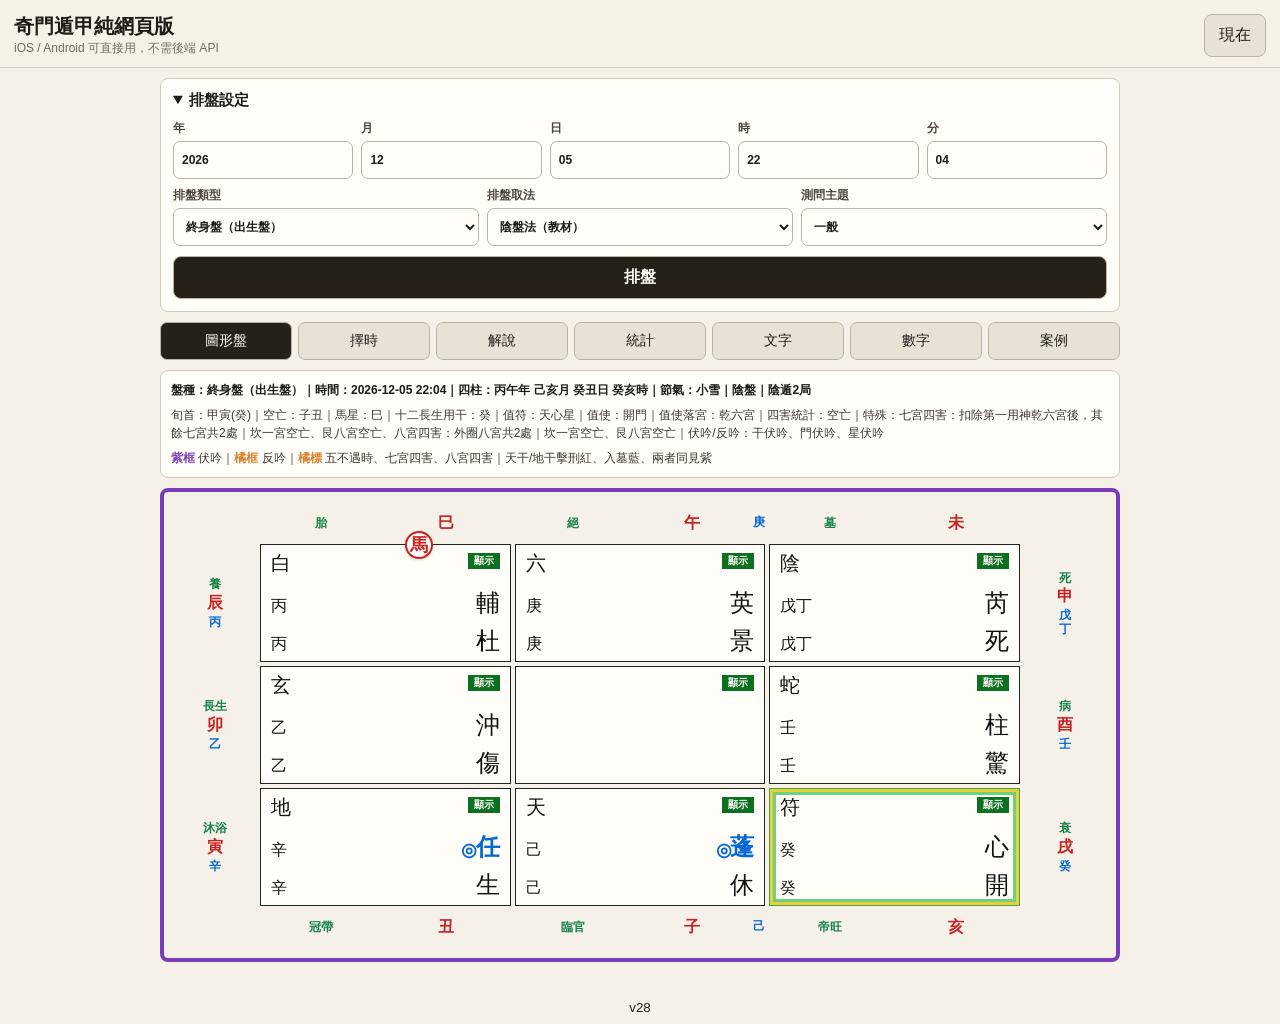
==== commit 6bb51c06: "新增「擇時」頁籤並改善手機版面 - 擇時：比較一天卯時至戌時的求財取象（生門、日干、戊三宮四害，   伏吟反吟、五不遇時），依固定規則評等並標示推薦、次選、避開 - 推薦時辰可用目前位置開啟地圖搜尋該" ====
--- a/index.html
+++ b/index.html
@@ -11,7 +11,7 @@
   <link rel="manifest" href="./manifest.webmanifest">
   <link rel="icon" href="./icon.svg" type="image/svg+xml">
   <link rel="apple-touch-icon" href="./icon.svg">
-  <link rel="stylesheet" href="./styles.css?v=26">
+  <link rel="stylesheet" href="./styles.css?v=28">
 </head>
 <body>
   <header class="app-header">
@@ -23,7 +23,8 @@
   </header>
 
   <main>
-    <section class="panel controls">
+    <details id="chartSettings" class="panel controls" open>
+      <summary>排盤設定</summary>
       <div class="form-grid">
         <label>年<input id="year" inputmode="numeric"></label>
         <label>月<input id="month" inputmode="numeric"></label>
@@ -81,42 +82,31 @@
         </label>
       </div>
       <button id="chartBtn" class="primary" type="button">排盤</button>
-    </section>
-
-    <section class="panel controls plate-controls">
-      <div class="section-title">數字奇門</div>
-      <div class="form-stack plate-stack">
-        <label>分析類型
-          <select id="numberKind">
-            <option>手機號碼</option>
-            <option>銀行帳戶</option>
-            <option>車牌</option>
-          </select>
-        </label>
-        <label>號碼
-          <input id="numberInput" autocomplete="off" autocapitalize="characters" placeholder="手機、帳戶或 ABC-1234">
-        </label>
-        <label>性別
-          <select id="numberGender">
-            <option>男</option>
-            <option>女</option>
-          </select>
-        </label>
-        <label>流年
-          <input id="numberYear" inputmode="numeric">
-        </label>
-      </div>
-      <button id="numberBtn" class="primary" type="button">分析數字</button>
-    </section>
+    </details>
 
     <nav class="tabs" aria-label="結果切換">
       <button class="tab active" data-tab="chart">圖形盤</button>
+      <button class="tab" data-tab="daily">擇時</button>
       <button class="tab" data-tab="explain">解說</button>
       <button class="tab" data-tab="issues">統計</button>
       <button class="tab" data-tab="text">文字</button>
       <button class="tab" data-tab="number">數字</button>
       <button class="tab" data-tab="cases">案例</button>
     </nav>
+
+    <section id="daily" class="tab-panel">
+      <div class="panel daily-intro">
+        <h2>一天各時辰求財取象比較</h2>
+        <label>日期<input id="dailyDate" type="date"></label>
+        <button id="dailyCompare" class="primary" type="button">比較今天各時辰</button>
+        <p>評等規則：五不遇時，或全盤同時有干、門、星三伏吟或三反吟為「避開」。其餘所有主宮無四害為「上」，只有一個主宮有四害為「中」，其他為「下」。同一宮有多個用神時只計一個主宮，日干為戊時本人與本金同宮。全盤有伏吟或反吟但未達避開條件，降一級（上→中、中→下），註記「有伏吟/反吟，宜守不宜加碼」。主宮四害總數依各主宮四害種類計算。推薦依等級、主宮四害總數較少、全盤八宮四害數較少、時間較早依序排列，第二名為次選。</p>
+        <label class="daily-remember"><input id="dailyRemember" type="checkbox">記住我的位置</label>
+        <button id="dailyClearLocation" type="button">清除記住的位置</button>
+        <p id="dailyLocationStatus" role="status"></p>
+      </div>
+      <div id="dailyResults" class="daily-results"></div>
+      <p class="daily-notice">此為民俗取象參考。本專案以 5,990 期歷史資料檢驗，盤面標記與開獎結果無關，時辰與方位不改變中獎機率；請依原定預算購買，不要因取象加碼。</p>
+    </section>
 
     <section id="chart" class="tab-panel active">
       <div class="meta-card">
@@ -165,16 +155,42 @@
     </section>
 
     <section id="number" class="tab-panel">
+      <section class="panel controls plate-controls">
+        <div class="section-title">數字奇門</div>
+        <div class="form-stack plate-stack">
+          <label>分析類型
+            <select id="numberKind">
+              <option>手機號碼</option>
+              <option>銀行帳戶</option>
+              <option>車牌</option>
+            </select>
+          </label>
+          <label>號碼
+            <input id="numberInput" autocomplete="off" autocapitalize="characters" placeholder="手機、帳戶或 ABC-1234">
+          </label>
+          <label>性別
+            <select id="numberGender">
+              <option>男</option>
+              <option>女</option>
+            </select>
+          </label>
+          <label>流年
+            <input id="numberYear" inputmode="numeric">
+          </label>
+        </div>
+        <button id="numberBtn" class="primary" type="button">分析數字</button>
+      </section>
       <div id="numberCards" class="number-cards"></div>
       <pre id="numberText" class="text-card"></pre>
     </section>
   </main>
-  <footer style="text-align: center; padding: 0.5rem"><small>v26</small></footer>
+  <footer style="text-align: center; padding: 0.5rem"><small>v28</small></footer>
 
-  <script src="./lunar.js?v=26"></script>
-  <script src="./qimen_static_core.js?v=26"></script>
-  <script src="./number_core.js?v=26"></script>
-  <script src="./qimen_cases.js?v=26"></script>
-  <script src="./qimen_static_app.js?v=26"></script>
+  <script src="./lunar.js?v=28"></script>
+  <script src="./qimen_static_core.js?v=28"></script>
+  <script src="./number_core.js?v=28"></script>
+  <script src="./qimen_cases.js?v=28"></script>
+  <script src="./qimen_static_app.js?v=28"></script>
+  <script src="./qimen_daily.js?v=28"></script>
 </body>
 </html>
--- a/styles.css
+++ b/styles.css
@@ -151,7 +151,7 @@
   top: 61px;
   z-index: 19;
   display: grid;
-  grid-template-columns: repeat(6, 1fr);
+  grid-template-columns: repeat(7, minmax(0, 1fr));
   gap: 6px;
   padding: 10px 0;
   background: var(--bg);
@@ -751,3 +751,24 @@
     white-space: nowrap;
   }
 }
+
+.daily-intro, .daily-card { padding: 14px; min-width: 0; }
+.daily-intro h2 { margin: 0 0 12px; font-size: 19px; }
+.daily-intro p, .daily-card p, .daily-notice { color: var(--ink); font-size: 14px; line-height: 1.7; white-space: pre-wrap; overflow-wrap: anywhere; }
+.daily-intro p { margin: 12px 0; }
+.daily-remember { display: flex; align-items: center; margin: 12px 0; }
+.daily-remember input { width: auto; min-height: 0; }
+.daily-results { display: grid; gap: 10px; margin-top: 10px; }
+.daily-card { background: var(--paper); border: 1px solid #d3cabc; border-radius: 8px; }
+.daily-card h3 { margin: 0 0 8px; font-size: 16px; overflow-wrap: anywhere; }
+.daily-card button { margin: 10px 8px 0 0; }
+.daily-avoid { background: #fff0eb; border-color: #b83d28; }
+.daily-notice { margin: 16px 0; font-weight: 700; }
+@media (max-width: 520px) { .tabs { grid-template-columns: repeat(4, minmax(0, 1fr)); } }
+
+#chartSettings > summary { cursor: pointer; font-size: 15px; font-weight: 900; }
+#chartSettings[open] > summary { margin-bottom: 10px; }
+@media (max-width: 640px) {
+  .app-header { position: static; }
+  .tabs { top: 0; z-index: 20; border-bottom: 1px solid #d8d0c2; }
+}
